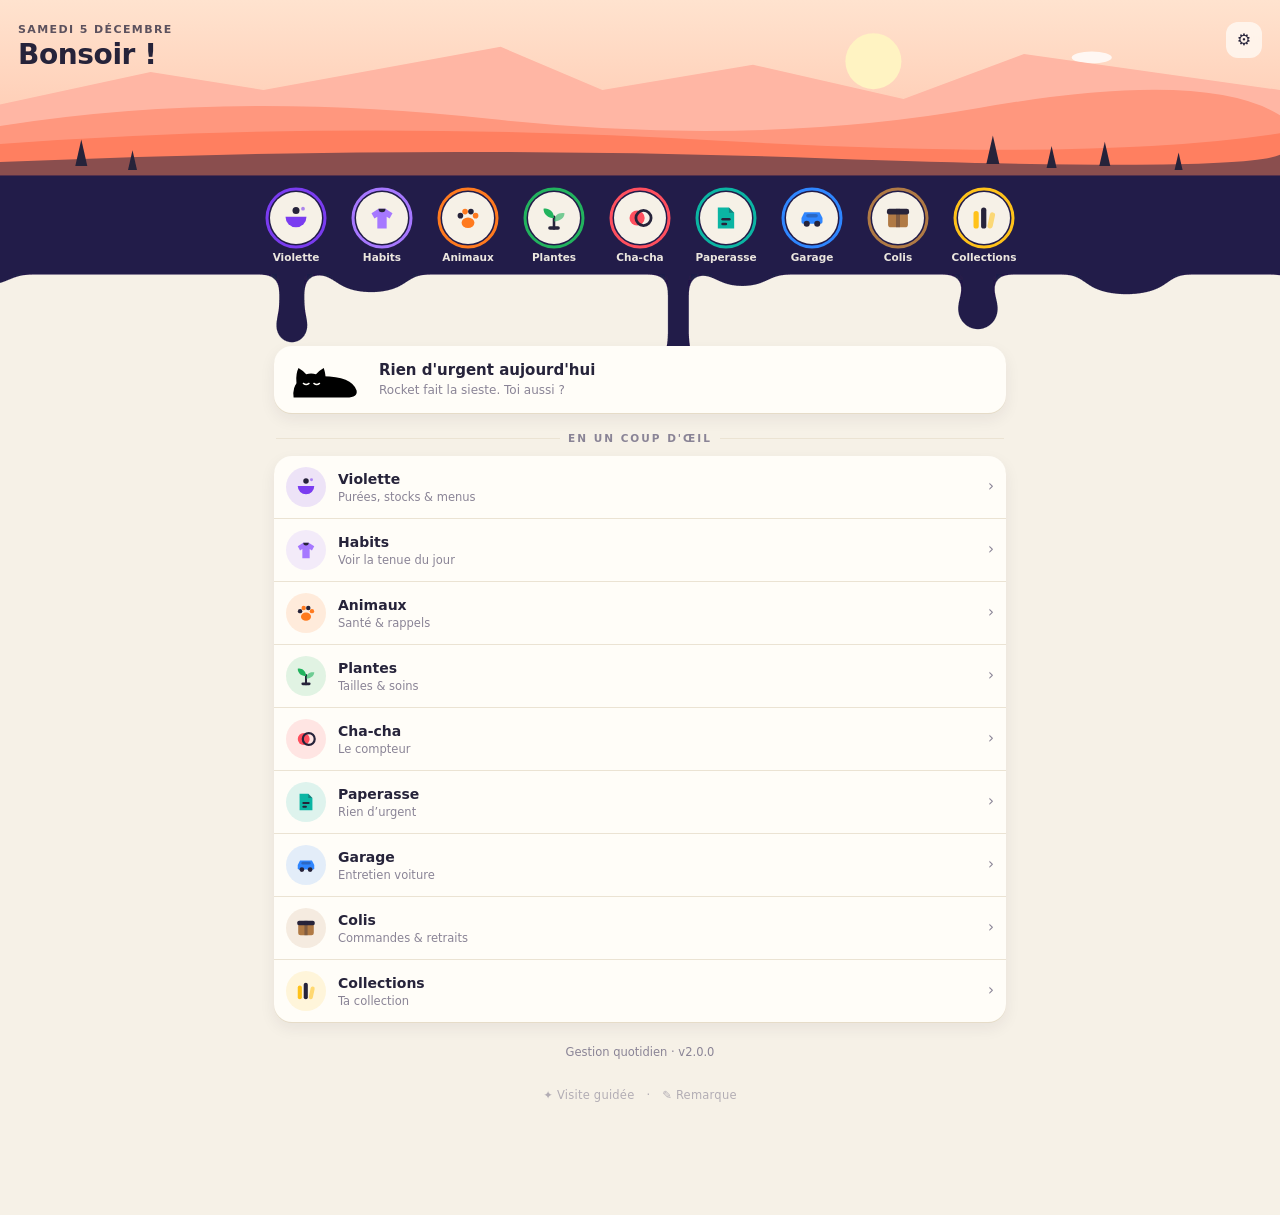
==== index.html @ 1b616228 "Gestion quotidien : hub et applis (historique réinitialisé pour retirer d'anciennes données personne" ====
<!DOCTYPE html>
<html lang="fr">
<head>
<meta charset="utf-8">
<meta name="viewport" content="width=device-width, initial-scale=1, viewport-fit=cover">
<meta name="apple-mobile-web-app-capable" content="yes">
<meta name="apple-mobile-web-app-title" content="Quotidien">
<link rel="manifest" href="manifest.webmanifest">
<link rel="apple-touch-icon" href="apple-touch-icon.png">
<link rel="stylesheet" href="ui/kit.css">
<title>Gestion quotidien</title>
<style>
.q-card{position:relative;margin-top:6px}
.q-card .k-cat{position:absolute;right:22px;top:-44px;z-index:1}
.q-inner{position:relative;z-index:2;display:flex;gap:12px;align-items:center;background:var(--card);border-radius:18px;padding:14px;box-shadow:var(--shadow);-webkit-mask:radial-gradient(circle 33px at calc(100% - 62px) 0,transparent 32px,#000 33px);mask:radial-gradient(circle 33px at calc(100% - 62px) 0,transparent 32px,#000 33px)}
.q-date{width:46px;height:46px;border-radius:50%;display:grid;place-items:center;color:#fff;font-weight:800;line-height:1;text-align:center;flex:none}
.q-date small{display:block;font-size:8px;letter-spacing:.5px}
.q-k{font-size:9.5px;font-weight:700;letter-spacing:1.5px;text-transform:uppercase}
.glance .k-row{text-decoration:none;color:inherit}
.foot{text-align:center;color:var(--mut);font-size:11.5px;margin:22px 0 6px}
</style>
</head>
<body>
<header id="hero"></header>
<main class="k-wrap">
  <div id="quest"></div>
  <div class="k-sec">En un coup d'œil</div>
  <div class="k-card flush glance" id="glance"></div>
  <p class="foot">Gestion quotidien · v2.0.0</p>
</main>
<script type="module">
import { initApp, hero, APPS, icon, rocket, esc, read, todayISO, daysTo, frDate, eur, openCommonSettings, $, isISO, ghReady, ghGetJSON } from './ui/kit.js';
initApp('hub');

const prefs = read('hub.prefs', {}) || {};
const d = new Date();
const greet = (d.getHours() < 5 || d.getHours() >= 18) ? 'Bonsoir' : 'Bonjour';
let wx = read('hub.weather', null);

function drawHero() {
  const sub = d.toLocaleDateString('fr-FR', { weekday: 'long', day: 'numeric', month: 'long' }) + (wx && wx.date === todayISO() ? ` · ${Math.round(wx.t)}°` : '');
  hero($('#hero'), {
    app: 'hub', title: `${greet}${prefs.name ? ' ' + prefs.name : ''} !`, sub,
    actions: `<button class="k-ibtn" id="set" aria-label="Réglages">⚙︎</button>`,
    rings: APPS.map(a => ({ label: a.name, href: a.href, color: a.color, html: icon(a.icon, { size: 28 }) })),
    perRow: innerWidth < 360 ? 3 : innerWidth < 600 ? 5 : 9,
    after: el => { $('#set', el).onclick = settings; }
  });
}

// --- Résumés lus dans les données locales de chaque app ---
// Sur un nouvel appareil, les données qui ne sont pas encore là sont lues dans le dépôt GitHub (en mémoire seulement).
const remote = {};
async function warmRemote() {
  if (!ghReady()) return;
  const want = [['violette', 'violette_stocks', (read('violette_github', {}) || {}).path || 'JSON_VIOLETTE.json'], ['collections', 'collections.data.v1', 'JSON_COLLECTIONS.json'], ['paperasse', 'paperasse.data.v1', 'JSON_PAPERASSE.json'], ['habits', 'habits.data.v1', 'JSON_HABITS.json']].filter(([, k]) => !read(k, null));
  if (!want.length) return;
  await Promise.all(want.map(async ([id, , path]) => { try { const r = await ghGetJSON(path); if (r?.json) remote[id] = r.json; } catch { } }));
  drawBody(); if (remote.habits) { wx = null; weather(); }
}
function summaries() {
  const out = [], urgent = [];
  // Violette
  const st = read('violette_stocks', null) || remote.violette?.stocks || [];
  const pots = st.reduce((n, s) => n + (Number(s.qty) || 0), 0);
  out.push({ app: 'violette', line: st.length ? `${pots} pot${pots > 1 ? 's' : ''} en stock` : 'Purées, stocks & menus' });
  // Habits
  const h = read('hub.summary.habits', null);
  out.push({ app: 'habits', line: h && h.date === todayISO() ? h.line : 'Voir la tenue du jour' });
  // Collections
  const co = read('collections.data.v1', null) || remote.collections;
  const nCo = co?.items?.filter(i => i.status === 'possede').length || 0;
  const lent = co?.items?.filter(i => i.loan).length || 0;
  out.push({ app: 'collections', line: co ? `${nCo} objets${lent ? ` · ${lent} prêté${lent > 1 ? 's' : ''}` : ''}` : 'Ta collection' });
  // Paperasse
  const pa = read('paperasse.data.v1', null) || remote.paperasse;
  const due = (pa?.docs || []).filter(x => x.status === 'a_traiter' && isISO(x.dueDate)).map(x => ({ ...x, days: daysTo(x.dueDate) })).sort((a, b) => a.days - b.days);
  const soon = due.filter(x => x.days <= 7);
  out.push({ app: 'paperasse', line: soon.length ? `${soon.length} échéance${soon.length > 1 ? 's' : ''} sous 7 jours` : 'Rien d’urgent', alert: soon.some(x => x.days < 0) });
  if (soon[0]) urgent.push({ app: 'paperasse', title: soon[0].title, sub: `${soon[0].days < 0 ? 'en retard de ' + (-soon[0].days) + ' j' : soon[0].days === 0 ? "aujourd'hui" : 'dans ' + soon[0].days + ' j'}${soon[0].amount ? ' · ' + eur(soon[0].amount) : ''}`, date: soon[0].dueDate, k: 'Quête du jour' });
  // Budget, Garage, Colis : résumés publiés par les apps
  for (const id of ['budget', 'garage', 'colis', 'animaux', 'plantes']) {
    const s = read('hub.summary.' + id, null);
    out.push({ app: id, line: s?.line || APPS.find(a => a.id === id).sub, alert: s?.alert });
    if (s?.urgent) urgent.push({ app: id, ...s.urgent });
  }
  const order = APPS.map(a => a.id);
  out.sort((a, b) => order.indexOf(a.app) - order.indexOf(b.app));
  urgent.sort((a, b) => (a.late ? 0 : 1) - (b.late ? 0 : 1));
  return { out, urgent };
}

function drawBody() {
  const { out, urgent } = summaries();
  const q = urgent[0];
  if (q) {
    const a = APPS.find(x => x.id === q.app);
    const dt = isISO(q.date) ? new Date(q.date + 'T12:00:00') : null;
    $('#quest').innerHTML = `<div class="q-card">${rocket('peek', .72)}<a class="q-inner" href="${a.href}" style="text-decoration:none;color:inherit">
      <div class="q-date" style="background:${a.color}">${dt ? `<div>${dt.getDate()}<small>${dt.toLocaleDateString('fr-FR', { month: 'short' }).toUpperCase()}</small></div>` : icon(a.icon, { size: 24, color: '#fff', ink: '#fff' })}</div>
      <div style="flex:1;min-width:0"><div class="q-k" style="color:${a.color}">${esc(q.k || 'À faire')}</div><b style="display:block;font-size:14px">${esc(q.title)}</b><small style="color:var(--mut)">${esc(q.sub || '')}</small></div>
      <span class="k-btn sm" style="background:${a.color};margin-top:18px">Voir</span></a></div>`;
  } else {
    $('#quest').innerHTML = `<div class="k-card" style="display:flex;align-items:center;gap:14px">${rocket('sleep', .7)}<div><b>Rien d'urgent aujourd'hui</b><div class="k-hint">Rocket fait la sieste. Toi aussi ?</div></div></div>`;
  }
  $('#glance').innerHTML = out.map(o => {
    const a = APPS.find(x => x.id === o.app);
    return `<a class="k-row" href="${a.href}"><span class="k-ico" style="background:${a.color}22">${icon(a.icon, { size: 22 })}</span>
      <span class="k-main"><b>${esc(a.name)}</b><small>${esc(o.line)}</small></span>${o.alert ? '<span class="k-tag bad">!</span>' : ''}<span style="color:var(--mut)">›</span></a>`;
  }).join('');
}

function settings() {
  const extra = `<div class="k-sec acc">Accueil</div><div class="k-field"><label for="hName">Ton prénom (message d'accueil)</label><input id="hName" value="${esc(prefs.name || '')}"></div>`;
  openCommonSettings(extra, (body, saving) => { if (saving) { prefs.name = $('#hName', body).value.trim(); localStorage.setItem('hub.prefs', JSON.stringify({ ...(read('hub.prefs', {}) || {}), name: prefs.name })); } });
}
addEventListener('k-settings', () => location.reload());
addEventListener('k-hubprefs', () => location.reload());

// Météo rapide pour l'en-tête (même source qu'Habits)
async function weather() {
  if (wx && wx.date === todayISO() && Date.now() - wx.at < 30 * 60e3) return;
  const loc = (read('habits.data.v1', {}) || {}).settings?.loc || remote.habits?.settings?.loc || { lat: 48.8566, lon: 2.3522 };
  try {
    const r = await fetch(`https://api.open-meteo.com/v1/forecast?latitude=${loc.lat}&longitude=${loc.lon}&current=temperature_2m&timezone=Europe%2FParis`);
    const j = await r.json();
    wx = { t: j.current.temperature_2m, date: todayISO(), at: Date.now() };
    localStorage.setItem('hub.weather', JSON.stringify(wx)); drawHero();
  } catch { }
}

drawHero(); drawBody(); weather(); warmRemote();
addEventListener('k-summaries', () => drawBody());
addEventListener('pageshow', drawBody);
if ('serviceWorker' in navigator) navigator.serviceWorker.register('./sw.js').catch(() => {});
</script>
</body>
</html>
---- ui/kit.css ----
/* ==========================================================
   Kit commun « Gestion quotidien »
   Base claire native + mode sombre, une couleur par app,
   paysages, ronds découpés, coulures organiques, Rocket.
   ========================================================== */
:root{
  --bg:#f6f1e7; --card:#fffdf8; --ink:#26233a; --mut:#8a8496; --line:#ebe3d3; --field:#fffaf1;
  --acc:#ff7a59; --band:#231f4a; --soft:rgba(255,122,89,.14);
  --ok:#14a06b; --warn:#e08a00; --bad:#ff4f5e;
  --shadow:0 1px 0 #e6dcc8, 0 6px 16px rgba(38,35,58,.07);
  --r:18px; --safe-b:env(safe-area-inset-bottom,0px); --safe-t:env(safe-area-inset-top,0px);
  color-scheme:light;
}
html[data-theme="dark"]{
  --bg:#15141d; --card:#211f2c; --ink:#f1ede4; --mut:#9d97a8; --line:#2e2b3b; --field:#1b1a25;
  --shadow:0 1px 0 #0c0b12, 0 6px 16px rgba(0,0,0,.35);
  color-scheme:dark;
}
*{box-sizing:border-box;-webkit-tap-highlight-color:transparent}
html,body{margin:0;background:var(--bg);color:var(--ink);font:15px/1.45 Inter,system-ui,-apple-system,"Segoe UI",Roboto,sans-serif}
body{min-height:100dvh;padding-bottom:calc(96px + var(--safe-b));overflow-x:hidden}
button,input,select,textarea{font:inherit;color:inherit}
button{cursor:pointer}
a{color:var(--acc)}
:focus-visible{outline:2px solid var(--acc);outline-offset:2px}
.k-num{font-variant-numeric:tabular-nums}

/* ---------- Hero : paysage + bande + ronds + coulures ---------- */
.k-hero{position:relative;z-index:0}
.k-hero>svg{position:absolute;left:0;top:0;overflow:visible;pointer-events:none}
.k-hero .k-head{position:absolute;left:18px;right:18px;top:calc(22px + var(--safe-t));display:flex;justify-content:space-between;align-items:flex-start;gap:10px}
.k-hero .k-titles{color:var(--ink);min-width:0}
html[data-theme="dark"] .k-hero .k-titles{color:#f6f1e7}
.k-hero .k-sub{font-size:11px;font-weight:700;letter-spacing:1.4px;text-transform:uppercase;opacity:.75}
.k-hero .k-sub a{color:inherit;text-decoration:none}
.k-hero h1{margin:2px 0 0;font-size:28px;font-weight:800;letter-spacing:-.4px;line-height:1.1}
.k-hero .k-actions{display:flex;gap:6px;flex:none}
.k-ibtn{border:0;width:36px;height:36px;border-radius:12px;background:rgba(255,253,248,.72);color:#26233a;display:grid;place-items:center;font-size:16px;backdrop-filter:blur(6px);text-decoration:none}
html[data-theme="dark"] .k-ibtn{background:rgba(33,31,44,.7);color:#f1ede4}
.k-pill{border:0;height:36px;border-radius:12px;padding:0 10px;background:rgba(255,253,248,.72);color:#26233a;font-size:11.5px;font-weight:700;display:flex;align-items:center;gap:6px;backdrop-filter:blur(6px);white-space:nowrap}
html[data-theme="dark"] .k-pill{background:rgba(33,31,44,.7);color:#f1ede4}
.k-pill .dot{width:8px;height:8px;border-radius:50%;background:#b9b3c4}
.k-pill.ok .dot{background:#22c27a}.k-pill.busy .dot,.k-pill.pending .dot{background:#f5b100;animation:kpulse 1s infinite}.k-pill.err .dot{background:#ff4f5e}
@keyframes kpulse{50%{opacity:.3}}
.k-ring{position:absolute;width:56px;height:56px;margin:-28px 0 0 -28px;border-radius:50%;display:grid;place-items:center;text-decoration:none;color:var(--ink);background:none;border:0;padding:0}
.k-ring b{font-size:19px;font-weight:800;line-height:1}
.k-ring small{font-size:9px;font-weight:700;letter-spacing:.3px;opacity:.8}
.k-ring-lbl{position:absolute;width:76px;margin-left:-38px;text-align:center;font-size:10.5px;font-weight:600;color:#f6f1e7;opacity:.95;white-space:nowrap;overflow:hidden;text-overflow:ellipsis;pointer-events:none}
.k-ring:active{transform:scale(.94)}

/* ---------- Mise en page ---------- */
.k-wrap{position:relative;z-index:1;padding:0 14px;max-width:760px;margin:0 auto}
.k-sec{display:flex;align-items:center;gap:8px;margin:18px 2px 10px;font-size:10.5px;font-weight:700;letter-spacing:2px;text-transform:uppercase;color:var(--mut)}
.k-sec::before,.k-sec::after{content:"";flex:1;height:1px;background:var(--line)}
.k-sec.acc{color:var(--acc)}
.k-sec .k-link{flex:none;letter-spacing:0;text-transform:none;font-size:12px;color:var(--acc);text-decoration:none;font-weight:700;order:3}
.k-card{background:var(--card);border-radius:var(--r);box-shadow:var(--shadow);padding:14px;margin-bottom:10px}
.k-card.flush{padding:0;overflow:hidden}
.k-row{display:flex;gap:12px;align-items:center;padding:11px 12px;border-top:1px solid var(--line);cursor:pointer;background:none;width:100%;text-align:left;border-left:0;border-right:0;border-bottom:0}
.k-row:first-child{border-top:0}
.k-row .k-main{flex:1;min-width:0}
.k-row .k-main b{display:block;font-weight:650;font-size:14px;white-space:nowrap;overflow:hidden;text-overflow:ellipsis}
.k-row .k-main small{display:block;color:var(--mut);font-size:11.5px;white-space:nowrap;overflow:hidden;text-overflow:ellipsis}
.k-row .k-side{text-align:right;font-size:12px;font-weight:700;white-space:nowrap}
.k-ico{width:40px;height:40px;border-radius:50%;flex:none;display:grid;place-items:center;background:var(--soft)}
.k-dot{width:10px;height:10px;border-radius:50%;flex:none;border:2px solid var(--acc)}
.k-dot.full{background:var(--acc)}
.k-grid2{display:grid;grid-template-columns:1fr 1fr;gap:10px}
.k-grid3{display:grid;grid-template-columns:repeat(3,1fr);gap:8px}
.k-stat{background:var(--card);border-radius:14px;padding:10px 12px;box-shadow:var(--shadow)}
.k-stat b{display:block;font-size:20px;font-weight:800;color:var(--acc);line-height:1.2}
.k-stat span{font-size:10.5px;color:var(--mut)}
.k-bar{height:7px;border-radius:99px;background:var(--line);overflow:hidden}
.k-bar i{display:block;height:100%;background:var(--acc);border-radius:99px}
.k-empty{text-align:center;color:var(--mut);padding:26px 12px}
.k-hint{font-size:12px;color:var(--mut)}
.k-tag{display:inline-block;font-size:11px;font-weight:700;padding:2px 8px;border-radius:99px;background:var(--soft);color:var(--acc);white-space:nowrap}
.k-tag.bad{background:rgba(255,79,94,.14);color:var(--bad)}.k-tag.warn{background:rgba(224,138,0,.15);color:var(--warn)}.k-tag.ok{background:rgba(20,160,107,.14);color:var(--ok)}.k-tag.mut{background:var(--line);color:var(--mut)}
.k-chips{display:flex;gap:8px;overflow-x:auto;padding:2px 0 8px;scrollbar-width:none}
.k-chips::-webkit-scrollbar{display:none}
.k-chip{flex:none;border:1.5px solid var(--line);background:var(--card);border-radius:99px;padding:6px 12px;font-size:12.5px;font-weight:600;color:var(--ink)}
.k-chip.on{background:var(--acc);border-color:var(--acc);color:#fff}
.k-search{display:flex;align-items:center;gap:8px;background:var(--card);border-radius:14px;padding:0 12px;box-shadow:var(--shadow);margin-bottom:10px}
.k-search input{flex:1;border:0;background:none;padding:12px 0;outline:none;min-width:0}

/* ---------- Boutons & champs ---------- */
.k-btn{border:0;border-radius:12px;padding:11px 16px;font-weight:700;font-size:13.5px;background:var(--acc);color:#fff;display:inline-flex;align-items:center;justify-content:center;gap:6px;text-decoration:none}
.k-btn.ghost{background:var(--soft);color:var(--acc)}
.k-btn.line{background:none;border:1.5px solid var(--line);color:var(--ink)}
.k-btn.danger{background:rgba(255,79,94,.13);color:var(--bad)}
.k-btn.sm{padding:7px 11px;font-size:12.5px;border-radius:10px}
.k-btn.block{width:100%}
.k-btn:disabled{opacity:.5}
.k-btns{display:flex;gap:8px;flex-wrap:wrap}.k-btns>.k-btn{flex:1}
.k-field{margin-bottom:12px}
.k-field label{display:block;font-size:11.5px;font-weight:700;color:var(--mut);margin:0 0 4px 2px}
.k-field input,.k-field select,.k-field textarea{width:100%;border:1.5px solid var(--line);background:var(--field);border-radius:12px;padding:10px 12px;outline:none}
.k-field input:focus,.k-field select:focus,.k-field textarea:focus{border-color:var(--acc)}
.k-field textarea{min-height:76px;resize:vertical}
.k-range{width:100%;accent-color:var(--acc)}
.k-switch{display:flex;align-items:center;justify-content:space-between;gap:10px;padding:8px 0;font-weight:600;font-size:14px}
.k-switch input{width:20px;height:20px;accent-color:var(--acc)}

/* ---------- Bulle de Rocket ---------- */
.k-bubble{position:relative;margin:12px 0;min-height:88px}
.k-bubble .k-cat{position:absolute;left:6px;bottom:0;z-index:2}
.k-bubble .k-say{background:var(--soft);border-radius:18px;padding:11px 14px 11px 86px;min-height:76px;-webkit-mask:radial-gradient(circle 38px at 40px 100%,transparent 37px,#000 38px);mask:radial-gradient(circle 38px at 40px 100%,transparent 37px,#000 38px)}
.k-bubble .k-say b{color:var(--acc);font-size:12px}
.k-bubble .k-say div{font-size:12.5px;line-height:1.45}

/* ---------- Navigation basse ---------- */
.k-nav{position:fixed;left:0;right:0;bottom:0;z-index:40;height:calc(66px + var(--safe-b));padding-bottom:var(--safe-b);background:var(--card);border-top:1px solid var(--line);display:flex;justify-content:space-around;align-items:center}
.k-nav button,.k-nav a{border:0;background:none;display:flex;flex-direction:column;align-items:center;gap:3px;font-size:10.5px;font-weight:500;color:var(--mut);min-width:56px;text-decoration:none;padding:6px 2px}
.k-nav .on{color:var(--acc);font-weight:700}
.k-nav .on::before{content:"";width:5px;height:5px;border-radius:50%;background:var(--acc)}
.k-nav :not(.on):not(.k-fab)::before{content:"";width:5px;height:5px}
.k-nav .k-fab{width:52px;height:52px;min-width:0;border-radius:17px;background:var(--acc);color:#fff;font-size:28px;font-weight:400;margin-top:-22px;box-shadow:0 6px 16px rgba(0,0,0,.18);justify-content:center}

/* ---------- Panneau (bottom sheet) & toast ---------- */
.k-sheet-wrap{position:fixed;inset:0;z-index:60;background:rgba(15,12,30,.45);display:flex;align-items:flex-end;justify-content:center;animation:kfade .15s}
.k-sheet-wrap[hidden]{display:none}
.k-sheet{background:var(--bg);width:100%;max-width:640px;max-height:92dvh;border-radius:24px 24px 0 0;display:flex;flex-direction:column;animation:kup .22s ease-out}
@media (min-width:700px){.k-sheet-wrap{align-items:center}.k-sheet{border-radius:24px;max-height:88dvh}}
.k-sheet-head{display:flex;align-items:center;gap:10px;padding:16px 16px 8px}
.k-sheet-head h2{flex:1;margin:0;font-size:18px;font-weight:800}
.k-sheet-head .k-ibtn{background:var(--soft);color:var(--acc)}
.k-sheet-body{overflow-y:auto;padding:4px 16px calc(22px + var(--safe-b))}
@keyframes kup{from{transform:translateY(40px);opacity:.4}}
@keyframes kfade{from{opacity:0}}
.k-toast{position:fixed;left:50%;bottom:calc(84px + var(--safe-b));transform:translateX(-50%) translateY(16px);background:#26233a;color:#fff;padding:10px 16px;border-radius:12px;font-size:13.5px;font-weight:600;opacity:0;pointer-events:none;transition:.22s;z-index:80;max-width:90vw;text-align:center}
html[data-theme="dark"] .k-toast{background:#f1ede4;color:#26233a}
.k-toast.show{opacity:1;transform:translateX(-50%)}
.k-spin{width:38px;height:38px;border:4px solid var(--soft);border-top-color:var(--acc);border-radius:50%;animation:kspin 1s linear infinite;margin:18px auto}
@keyframes kspin{to{transform:rotate(360deg)}}
details.k-more summary{cursor:pointer;color:var(--acc);font-weight:700;margin:6px 0 12px}
@media (prefers-reduced-motion:reduce){*{animation:none!important;transition:none!important}}
html[data-theme="dark"] .k-cat{filter:drop-shadow(0 0 1px rgba(241,237,228,.9)) drop-shadow(0 0 .5px rgba(241,237,228,.9))}

/* Pied de page discret : visite guidée + remarques */
.k-foot{display:flex;justify-content:center;align-items:center;gap:6px;margin:22px auto 10px;color:var(--mut);font:500 11.5px/1.2 Inter,system-ui,sans-serif;opacity:.62}
.k-foot:hover,.k-foot:focus-within{opacity:1}
.k-foot button{border:0;background:none;color:inherit;font:inherit;padding:6px 6px;cursor:pointer;letter-spacing:.02em}
.k-foot b{display:inline-grid;place-items:center;min-width:16px;height:16px;border-radius:8px;background:var(--acc);color:#fff;font-size:10px;padding:0 4px;margin-left:2px}
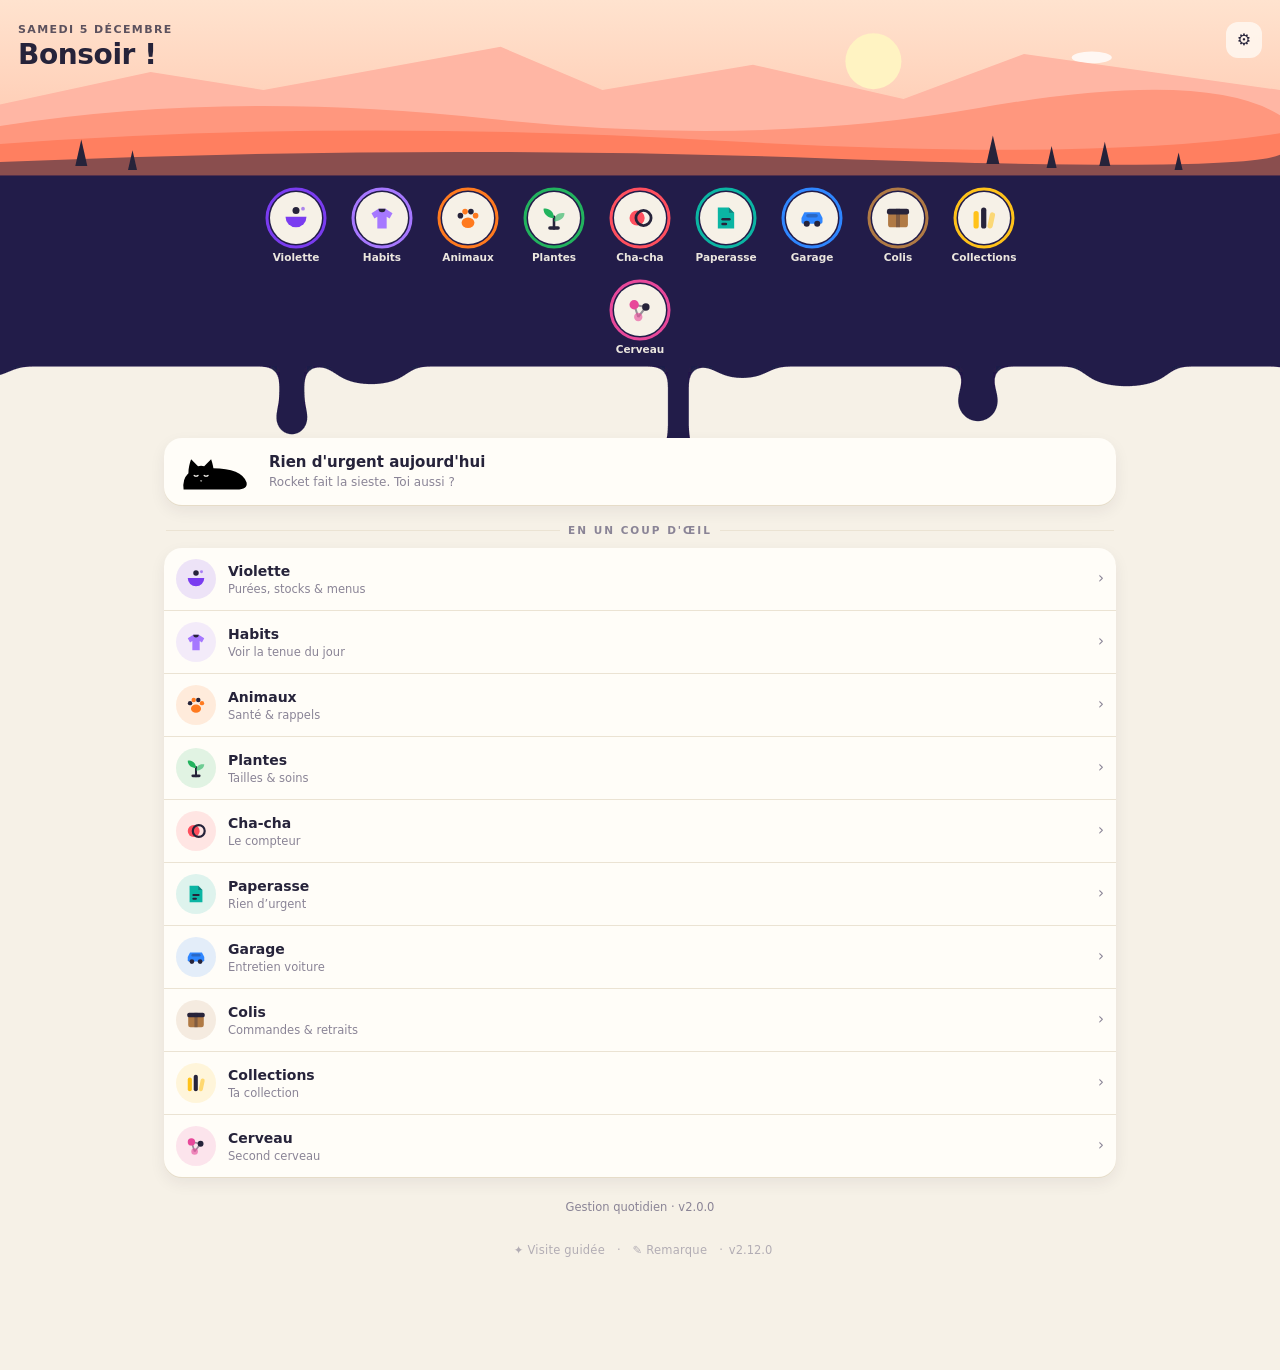
==== commit 1c4c71d2: "Second cerveau : nouvelle appli Cerveau (méthode PARA) - cerveau.html : capture, boîte de réception " ====
--- a/index.html
+++ b/index.html
@@ -79,7 +79,7 @@
   out.push({ app: 'paperasse', line: soon.length ? `${soon.length} échéance${soon.length > 1 ? 's' : ''} sous 7 jours` : 'Rien d’urgent', alert: soon.some(x => x.days < 0) });
   if (soon[0]) urgent.push({ app: 'paperasse', title: soon[0].title, sub: `${soon[0].days < 0 ? 'en retard de ' + (-soon[0].days) + ' j' : soon[0].days === 0 ? "aujourd'hui" : 'dans ' + soon[0].days + ' j'}${soon[0].amount ? ' · ' + eur(soon[0].amount) : ''}`, date: soon[0].dueDate, k: 'Quête du jour' });
   // Budget, Garage, Colis : résumés publiés par les apps
-  for (const id of ['budget', 'garage', 'colis', 'animaux', 'plantes']) {
+  for (const id of ['budget', 'garage', 'colis', 'animaux', 'plantes', 'cerveau']) {
     const s = read('hub.summary.' + id, null);
     out.push({ app: id, line: s?.line || APPS.find(a => a.id === id).sub, alert: s?.alert });
     if (s?.urgent) urgent.push({ app: id, ...s.urgent });
--- a/ui/kit.css
+++ b/ui/kit.css
@@ -28,7 +28,7 @@
 /* ---------- Hero : paysage + bande + ronds + coulures ---------- */
 .k-hero{position:relative;z-index:0}
 .k-hero>svg{position:absolute;left:0;top:0;overflow:visible;pointer-events:none}
-.k-hero .k-head{position:absolute;left:18px;right:18px;top:calc(22px + var(--safe-t));display:flex;justify-content:space-between;align-items:flex-start;gap:10px}
+.k-hero .k-head{position:absolute;left:max(18px,calc((100% - 1280px)/2));right:max(18px,calc((100% - 1280px)/2));top:calc(22px + var(--safe-t));display:flex;justify-content:space-between;align-items:flex-start;gap:10px}
 .k-hero .k-titles{color:var(--ink);min-width:0}
 html[data-theme="dark"] .k-hero .k-titles{color:#f6f1e7}
 .k-hero .k-sub{font-size:11px;font-weight:700;letter-spacing:1.4px;text-transform:uppercase;opacity:.75}
@@ -141,3 +141,6 @@
 .k-foot:hover,.k-foot:focus-within{opacity:1}
 .k-foot button{border:0;background:none;color:inherit;font:inherit;padding:6px 6px;cursor:pointer;letter-spacing:.02em}
 .k-foot b{display:inline-grid;place-items:center;min-width:16px;height:16px;border-radius:8px;background:var(--acc);color:#fff;font-size:10px;padding:0 4px;margin-left:2px}
+
+/* Grand écran : contenu des applis plus large */
+@media (min-width:1200px){.k-wrap{max-width:980px}}
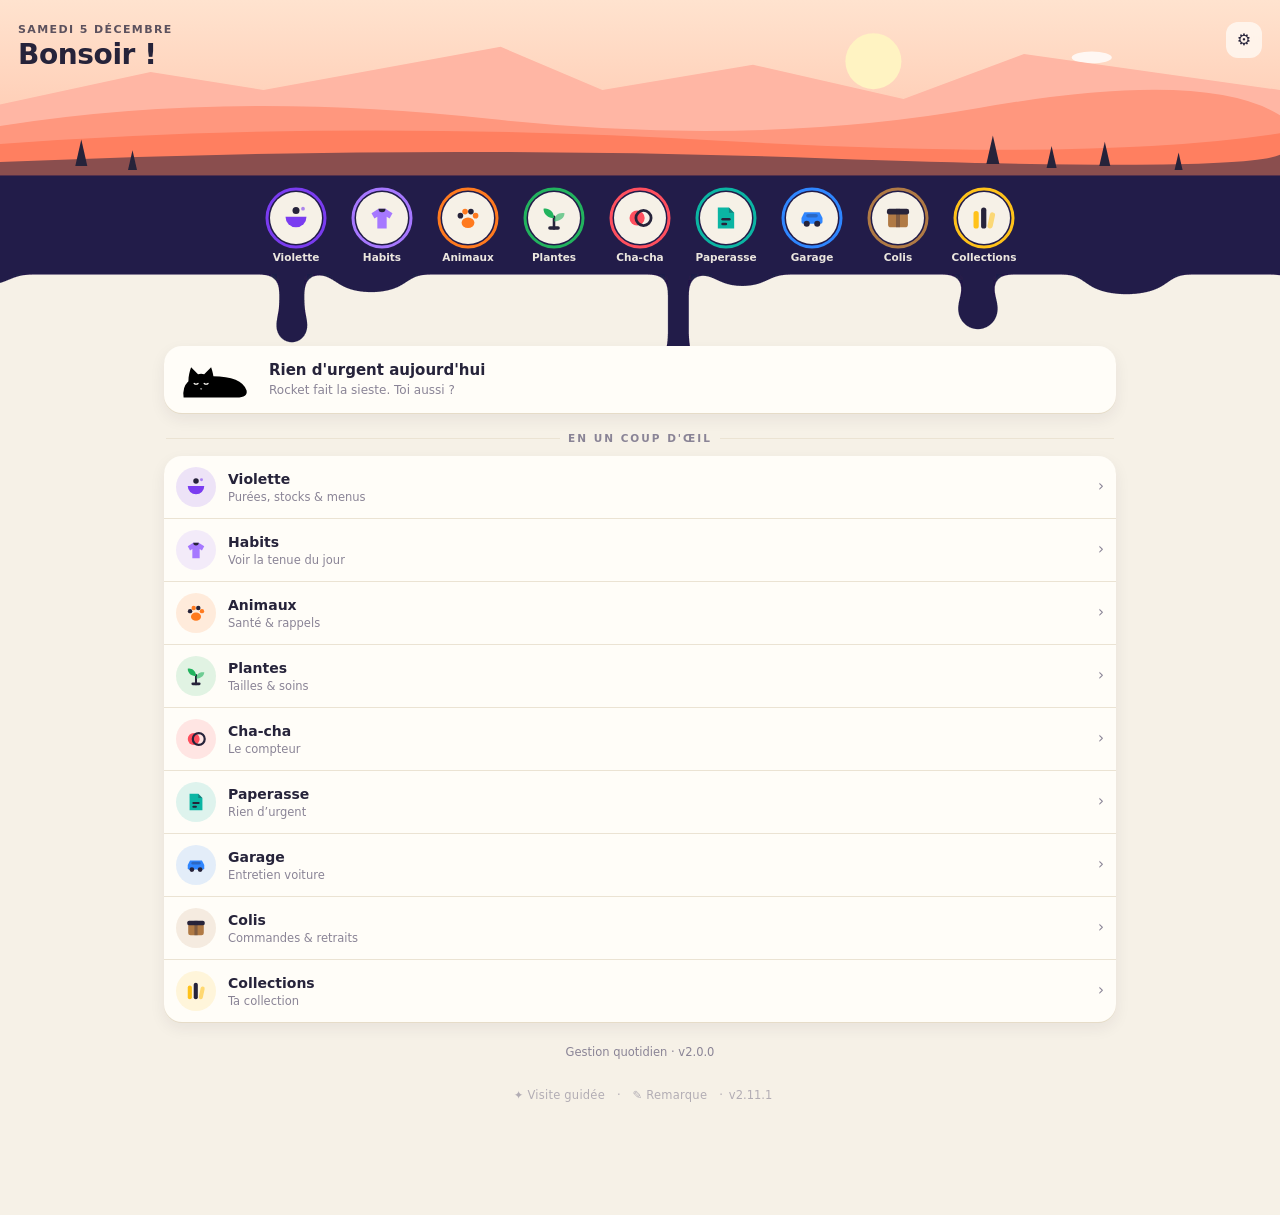
==== commit 722fcc73: "Cerveau sort du hub (il devient une appli à part) - Retrait de la tuile, de la page et du partage An" ====
--- a/index.html
+++ b/index.html
@@ -79,7 +79,7 @@
   out.push({ app: 'paperasse', line: soon.length ? `${soon.length} échéance${soon.length > 1 ? 's' : ''} sous 7 jours` : 'Rien d’urgent', alert: soon.some(x => x.days < 0) });
   if (soon[0]) urgent.push({ app: 'paperasse', title: soon[0].title, sub: `${soon[0].days < 0 ? 'en retard de ' + (-soon[0].days) + ' j' : soon[0].days === 0 ? "aujourd'hui" : 'dans ' + soon[0].days + ' j'}${soon[0].amount ? ' · ' + eur(soon[0].amount) : ''}`, date: soon[0].dueDate, k: 'Quête du jour' });
   // Budget, Garage, Colis : résumés publiés par les apps
-  for (const id of ['budget', 'garage', 'colis', 'animaux', 'plantes', 'cerveau']) {
+  for (const id of ['budget', 'garage', 'colis', 'animaux', 'plantes']) {
     const s = read('hub.summary.' + id, null);
     out.push({ app: id, line: s?.line || APPS.find(a => a.id === id).sub, alert: s?.alert });
     if (s?.urgent) urgent.push({ app: id, ...s.urgent });
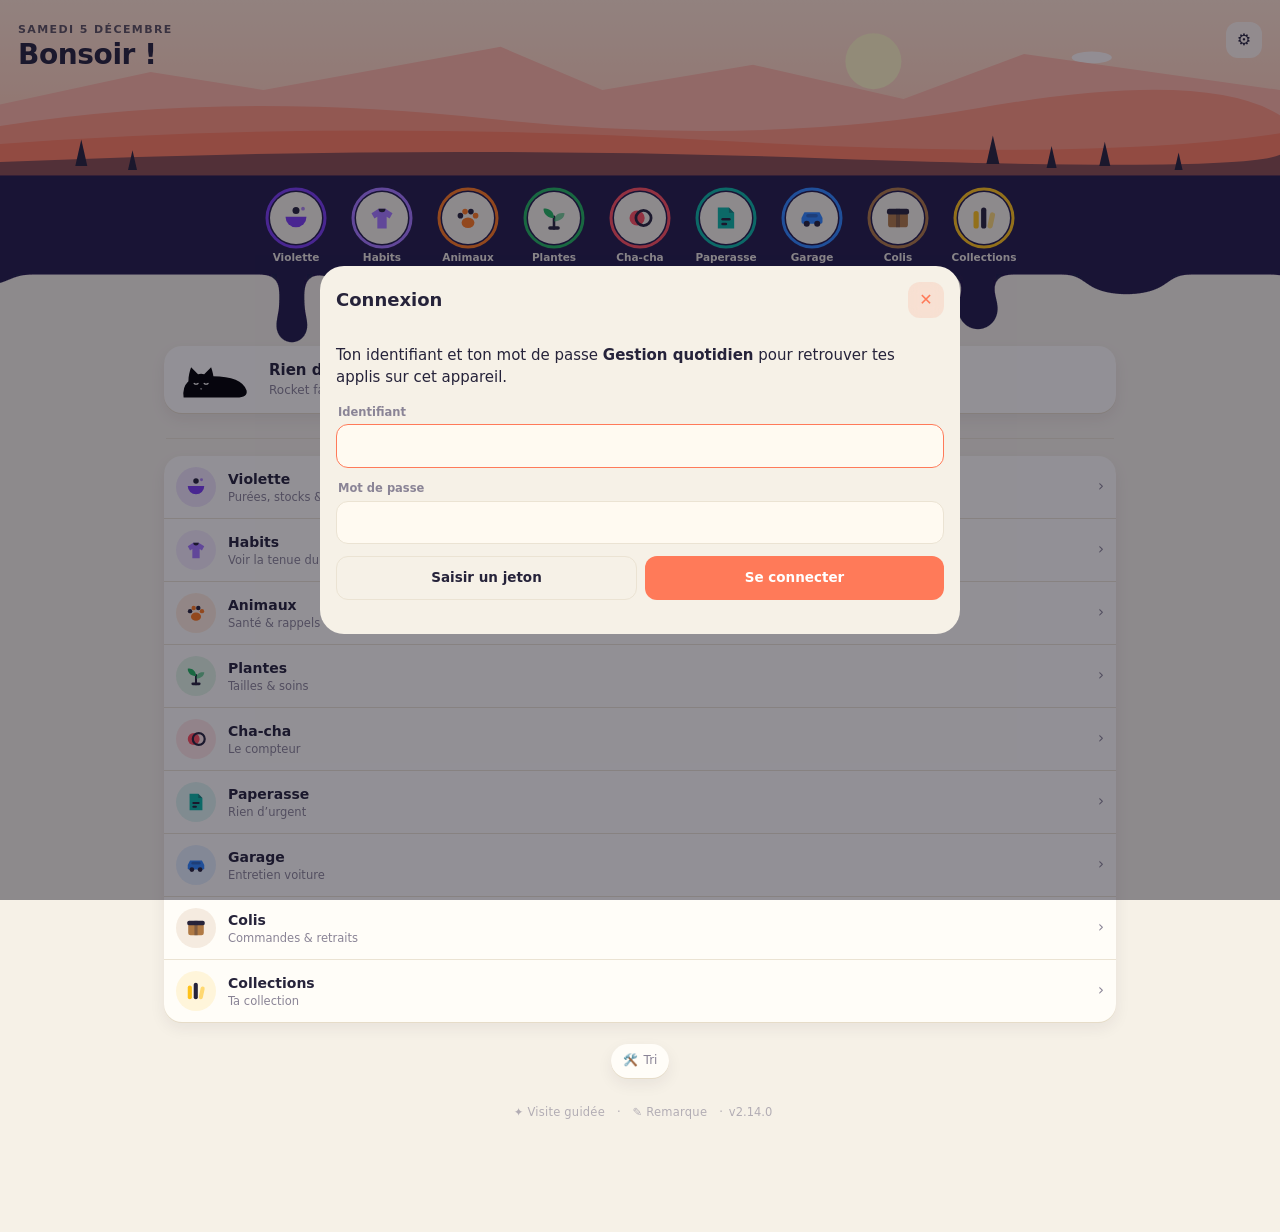
==== commit 63488a65: "v2.14.0 : tri 🛠️ à la place du classement automatique extérieur Paperasse range les scans « à classe" ====
--- a/index.html
+++ b/index.html
@@ -17,7 +17,9 @@
 .q-date small{display:block;font-size:8px;letter-spacing:.5px}
 .q-k{font-size:9.5px;font-weight:700;letter-spacing:1.5px;text-transform:uppercase}
 .glance .k-row{text-decoration:none;color:inherit}
-.foot{text-align:center;color:var(--mut);font-size:11.5px;margin:22px 0 6px}
+.foot{text-align:center;color:var(--mut);font-size:12px;margin:22px 0 6px}
+.foot a{color:inherit;text-decoration:none;display:inline-flex;gap:6px;align-items:center;padding:8px 12px;border-radius:999px;background:var(--card);box-shadow:var(--shadow)}
+.foot b{color:var(--acc)}
 </style>
 </head>
 <body>
@@ -26,10 +28,10 @@
   <div id="quest"></div>
   <div class="k-sec">En un coup d'œil</div>
   <div class="k-card flush glance" id="glance"></div>
-  <p class="foot">Gestion quotidien · v2.0.0</p>
+  <p class="foot"><a id="tri" href="#" target="_blank" rel="noopener">🛠️ <span id="triN">Tri</span></a></p>
 </main>
 <script type="module">
-import { initApp, hero, APPS, icon, rocket, esc, read, todayISO, daysTo, frDate, eur, openCommonSettings, $, isISO, ghReady, ghGetJSON } from './ui/kit.js';
+import { initApp, hero, APPS, icon, rocket, esc, read, todayISO, daysTo, frDate, eur, openCommonSettings, toast, $, isISO, ghReady, ghGetJSON, getTriLink, TRI_MESSAGE } from './ui/kit.js';
 initApp('hub');
 
 const prefs = read('hub.prefs', {}) || {};
@@ -71,12 +73,14 @@
   const co = read('collections.data.v1', null) || remote.collections;
   const nCo = co?.items?.filter(i => i.status === 'possede').length || 0;
   const lent = co?.items?.filter(i => i.loan).length || 0;
-  out.push({ app: 'collections', line: co ? `${nCo} objets${lent ? ` · ${lent} prêté${lent > 1 ? 's' : ''}` : ''}` : 'Ta collection' });
+  const triCo = co?.items?.filter(i => i.tri).length || 0;
+  out.push({ app: 'collections', line: co ? `${nCo} objets${lent ? ` · ${lent} prêté${lent > 1 ? 's' : ''}` : ''}${triCo ? ` · ${triCo} à identifier` : ''}` : 'Ta collection' });
   // Paperasse
   const pa = read('paperasse.data.v1', null) || remote.paperasse;
   const due = (pa?.docs || []).filter(x => x.status === 'a_traiter' && isISO(x.dueDate)).map(x => ({ ...x, days: daysTo(x.dueDate) })).sort((a, b) => a.days - b.days);
   const soon = due.filter(x => x.days <= 7);
-  out.push({ app: 'paperasse', line: soon.length ? `${soon.length} échéance${soon.length > 1 ? 's' : ''} sous 7 jours` : 'Rien d’urgent', alert: soon.some(x => x.days < 0) });
+  const triPa = (pa?.docs || []).filter(x => x.tri).length;
+  out.push({ app: 'paperasse', line: (soon.length ? `${soon.length} échéance${soon.length > 1 ? 's' : ''} sous 7 jours` : 'Rien d’urgent') + (triPa ? ` · ${triPa} à classer` : ''), alert: soon.some(x => x.days < 0) });
   if (soon[0]) urgent.push({ app: 'paperasse', title: soon[0].title, sub: `${soon[0].days < 0 ? 'en retard de ' + (-soon[0].days) + ' j' : soon[0].days === 0 ? "aujourd'hui" : 'dans ' + soon[0].days + ' j'}${soon[0].amount ? ' · ' + eur(soon[0].amount) : ''}`, date: soon[0].dueDate, k: 'Quête du jour' });
   // Budget, Garage, Colis : résumés publiés par les apps
   for (const id of ['budget', 'garage', 'colis', 'animaux', 'plantes']) {
@@ -87,11 +91,13 @@
   const order = APPS.map(a => a.id);
   out.sort((a, b) => order.indexOf(a.app) - order.indexOf(b.app));
   urgent.sort((a, b) => (a.late ? 0 : 1) - (b.late ? 0 : 1));
-  return { out, urgent };
+  const todo = triCo + triPa + (read('hub.summary.budget', null)?.todo || 0);
+  return { out, urgent, todo };
 }
 
 function drawBody() {
-  const { out, urgent } = summaries();
+  const { out, urgent, todo } = summaries();
+  $('#triN').innerHTML = todo ? `<b>${todo}</b> à traiter` : 'Tri';
   const q = urgent[0];
   if (q) {
     const a = APPS.find(x => x.id === q.app);
@@ -129,6 +135,14 @@
   } catch { }
 }
 
+// 🛠️ : copie la demande toute prête, puis ouvre la session de travail (lien réglé dans ⚙︎, gardé sur l'appareil)
+$('#tri').onclick = e => {
+  const link = getTriLink();
+  if (!/^https?:\/\//.test(link)) { e.preventDefault(); toast('Règle d’abord le lien de ta session dans ⚙︎'); settings(); setTimeout(() => $('#cTri')?.focus(), 350); return; }
+  $('#tri').href = link; // ouvert par le lien lui-même : pas bloqué comme une fenêtre surgissante
+  try { navigator.clipboard.writeText(TRI_MESSAGE).then(() => toast('Demande copiée : colle-la dans la session'), () => toast('Copie impossible : écris « Traite mes demandes du hub »')); } catch { }
+};
+
 drawHero(); drawBody(); weather(); warmRemote();
 addEventListener('k-summaries', () => drawBody());
 addEventListener('pageshow', drawBody);
